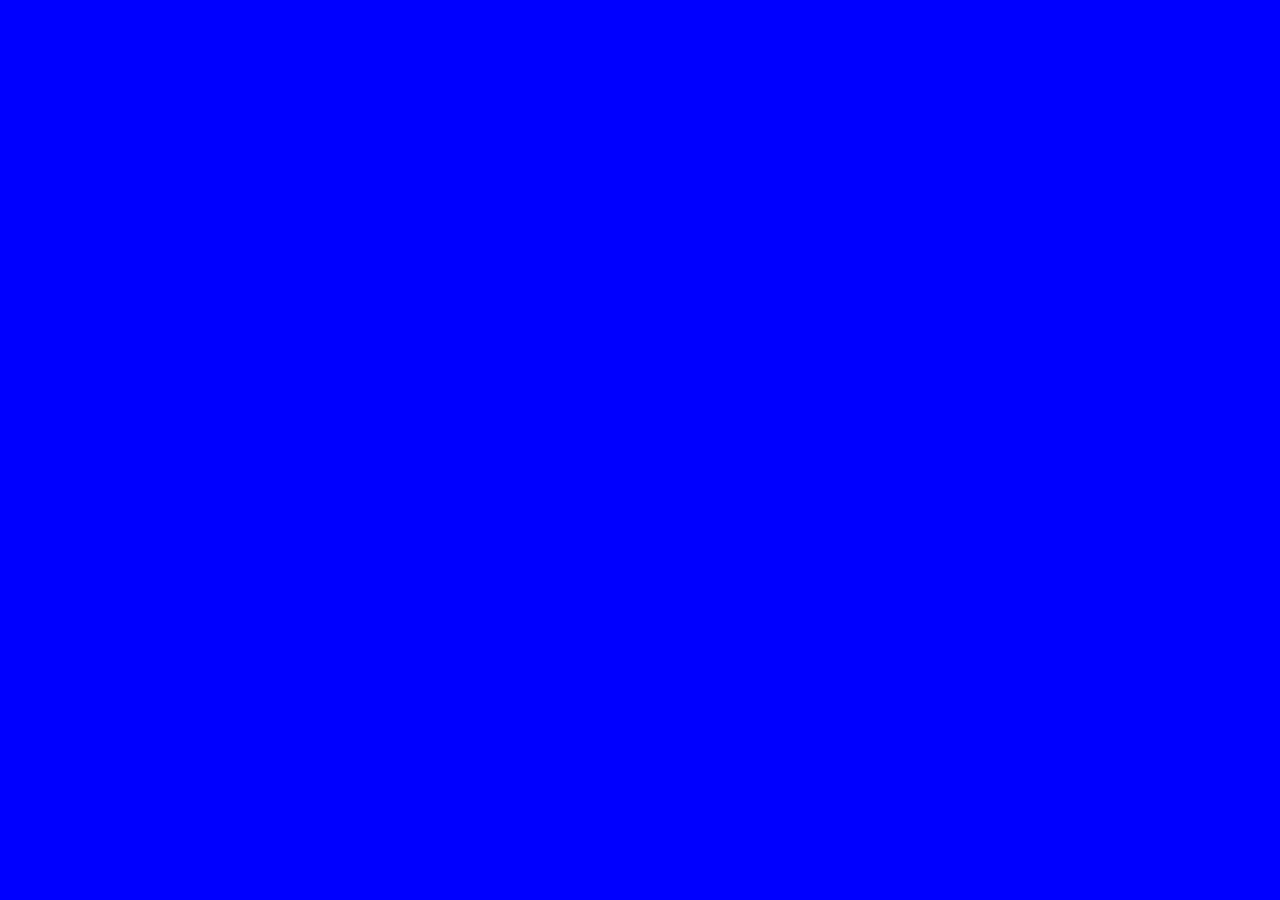
==== websites/CSS - My Site/index.html @ 2eff3b17 "Moved all the projects into single repository" ====
<!DOCTYPE html>
<html lang="en" dir="ltr">
  <head>
    <meta charset="utf-8">
    <title>Arun Mohan Mammen</title>

    <link rel="stylesheet" href="css/styles.css">
  </head>
  <body>

  </body>
</html>
---- websites/CSS - My Site/css/styles.css ----
body {
  background-color: blue;
}
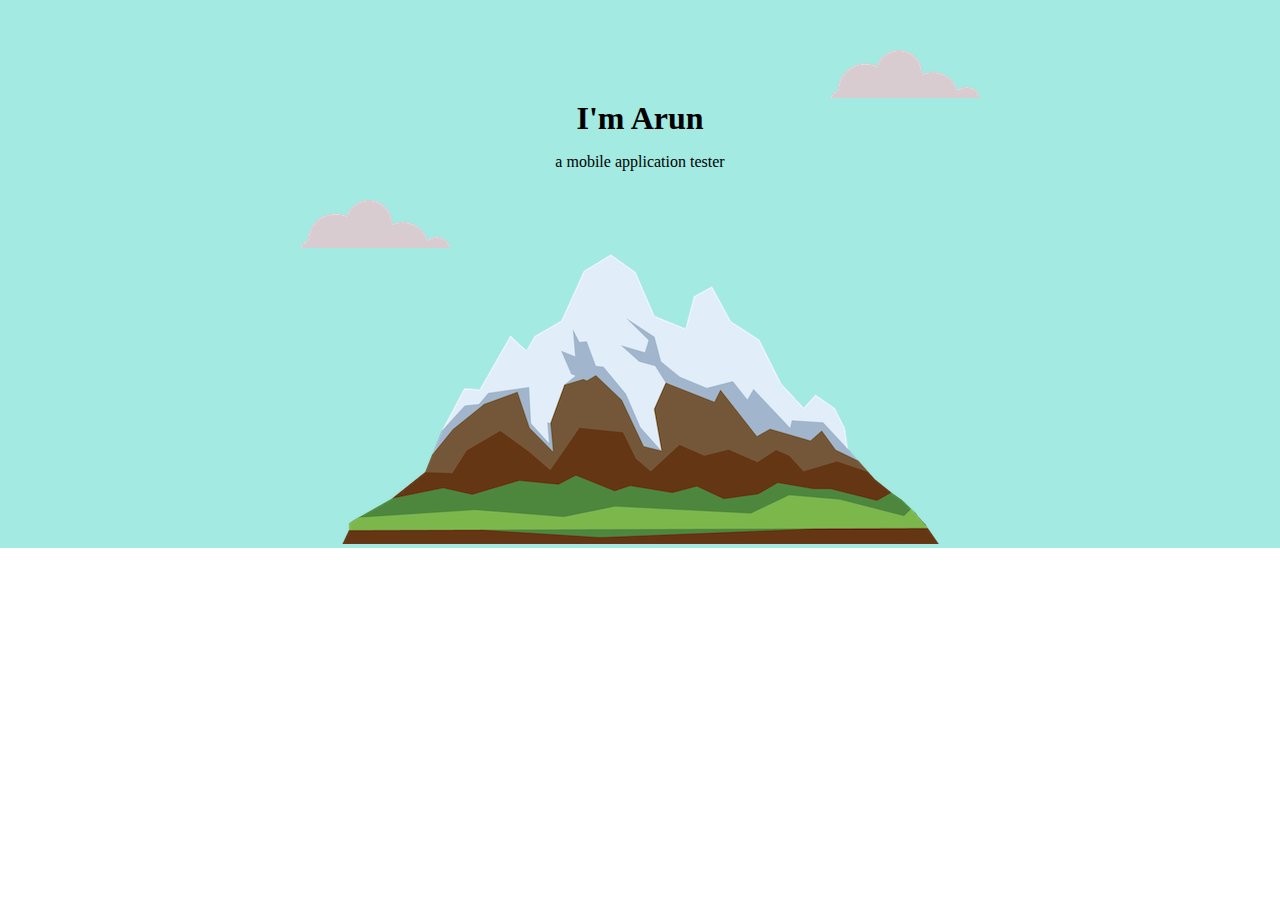
==== commit 6f2150ac: "Added index and styles along with images" ====
--- a/websites/CSS - My Site/index.html
+++ b/websites/CSS - My Site/index.html
@@ -7,6 +7,12 @@
     <link rel="stylesheet" href="css/styles.css">
   </head>
   <body>
-
+    <div class="top-container">
+      <img class="top-cloud" src="images/cloud.png" alt="cloud-image">
+      <h1>I'm Arun</h1>
+      <p>a mobile application tester</p>
+      <img class="bottom-cloud" src="images/cloud.png" alt="cloud-image">
+      <img src="images/mountain.png" alt="mountain-image">
+    </div>
   </body>
 </html>
--- a/websites/CSS - My Site/css/styles.css
+++ b/websites/CSS - My Site/css/styles.css
@@ -1,3 +1,27 @@
-body {
-  background-color: blue;
+
+body{
+      margin: 0;
+      text-align: center;
 }
+
+h1{
+    margin: 0;
+}
+
+.bottom-cloud{
+                  position: absolute;
+                  left: 300px;
+                  bottom: 300px;
+}
+
+.top-cloud{
+            position: absolute;
+            right: 300px;
+            top: 50px;
+
+}
+.top-container{
+                background-color: #a2eae2;
+                padding-top: 100px;
+                position: relative;
+}
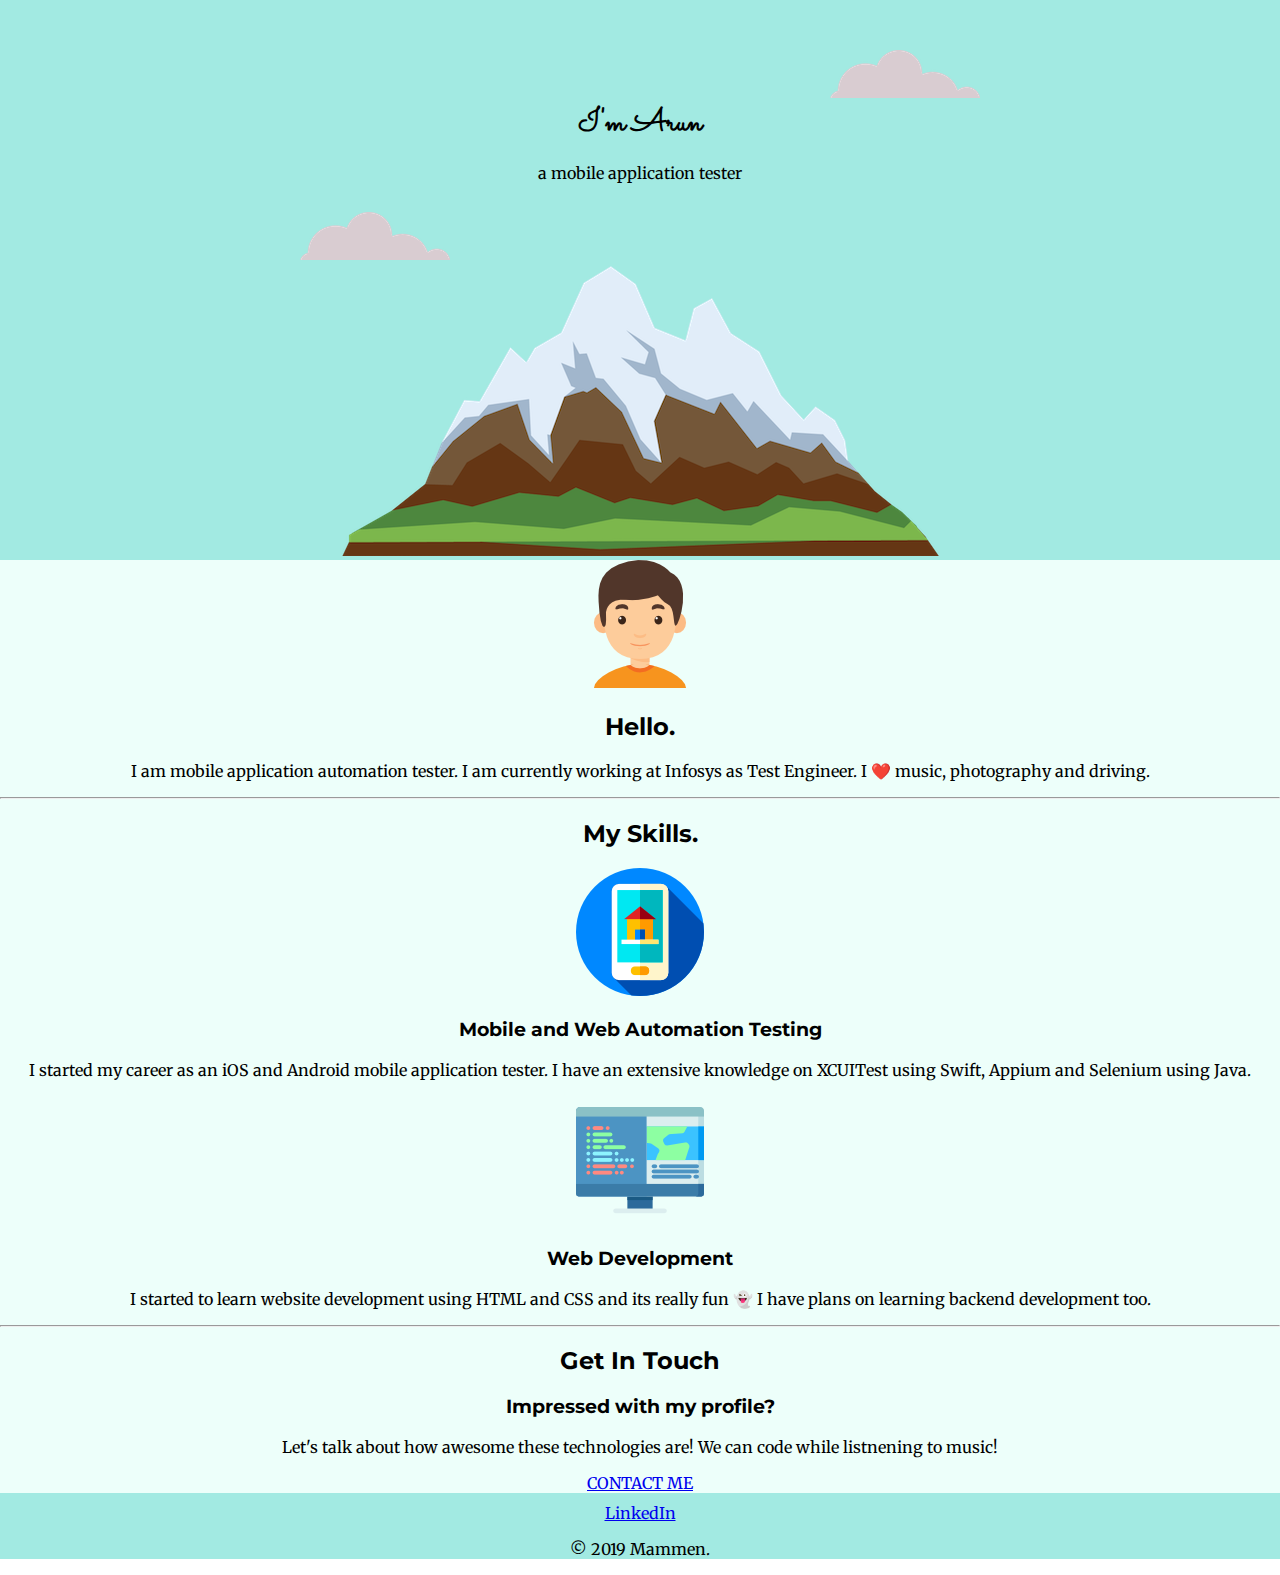
==== commit 29caa738: "Added images and descriptions" ====
--- a/websites/CSS - My Site/index.html
+++ b/websites/CSS - My Site/index.html
@@ -5,6 +5,7 @@
     <title>Arun Mohan Mammen</title>
 
     <link rel="stylesheet" href="css/styles.css">
+    <link href="https://fonts.googleapis.com/css?family=Merriweather|Montserrat|Sacramento" rel="stylesheet">
   </head>
   <body>
     <div class="top-container">
@@ -14,5 +15,41 @@
       <img class="bottom-cloud" src="images/cloud.png" alt="cloud-image">
       <img src="images/mountain.png" alt="mountain-image">
     </div>
+
+    <div class="middle-container">
+      <div class="profile">
+        <img src="images/boy.png" alt="Arun Mohan Mammen profile picture">
+        <h2>Hello.</h2>
+        <p>I am mobile application automation tester. I am currently working at Infosys as Test Engineer. I ❤️ music, photography and driving.</p>
+      </div>
+      <hr>
+      <div class="skills">
+        <h2>My Skills.</h2>
+        <div class="skill-row">
+          <img class="skill1-image" src="images/smartphone.png" alt="Mobile and Web Automation Testing icon">
+          <h3>Mobile and Web Automation Testing</h3>
+          <p>I started my career as an iOS and Android mobile application tester. I have an extensive knowledge on XCUITest using Swift, Appium and Selenium using Java.</p>
+        </div>
+        <div class="skill-row">
+          <img class="skill2-image" src="images/coding.png" alt="Web development icon">
+          <h3>Web Development</h3>
+          <p>I started to learn website development using HTML and CSS and its really fun 👻 I have plans on learning backend development too.</p>
+        </div>
+      </div>
+      <hr>
+      <div class="contact-me">
+        <h2>Get In Touch</h2>
+        <h3>Impressed with my profile?</h3>
+        <p>Let's talk about how awesome these technologies are! We can code while listnening to music!</p>
+        <a class="btn" href="mailto:helloarunmohan@gmail.com">CONTACT ME</a>
+      </div>
+    </div>
+
+
+    <div class="bottom-container">
+      <a class="footer-link" href="www.linkedin.com/in/arun-mohan-mammen-931b87161">LinkedIn</a>
+      <p>© 2019 Mammen.</p>
+    </div>
+
   </body>
 </html>
--- a/websites/CSS - My Site/css/styles.css
+++ b/websites/CSS - My Site/css/styles.css
@@ -1,27 +1,40 @@
-
-body{
-      margin: 0;
-      text-align: center;
-}
-
-h1{
-    margin: 0;
-}
-
-.bottom-cloud{
-                  position: absolute;
-                  left: 300px;
-                  bottom: 300px;
-}
-
-.top-cloud{
-            position: absolute;
-            right: 300px;
-            top: 50px;
-
-}
-.top-container{
-                background-color: #a2eae2;
-                padding-top: 100px;
-                position: relative;
-}
+body {
+  margin: 0;
+  text-align: center;
+  font-family: 'Merriweather', serif;
+}
+
+h1 {
+  margin: 0;
+  font-family: 'Sacramento', cursive;
+}
+
+h2,h3 {
+  font-family: 'Montserrat', sans-serif;
+}
+
+.bottom-cloud {
+  position: absolute;
+  left: 300px;
+  bottom: 300px;
+}
+
+.bottom-container{
+  background-color: #a2eae2;
+  padding-top: 10px;
+}
+.middle-container{
+  background-color: #edfffa;
+}
+
+.top-cloud {
+  position: absolute;
+  right: 300px;
+  top: 50px;
+}
+
+.top-container {
+  background-color: #a2eae2;
+  padding-top: 100px;
+  position: relative;
+}
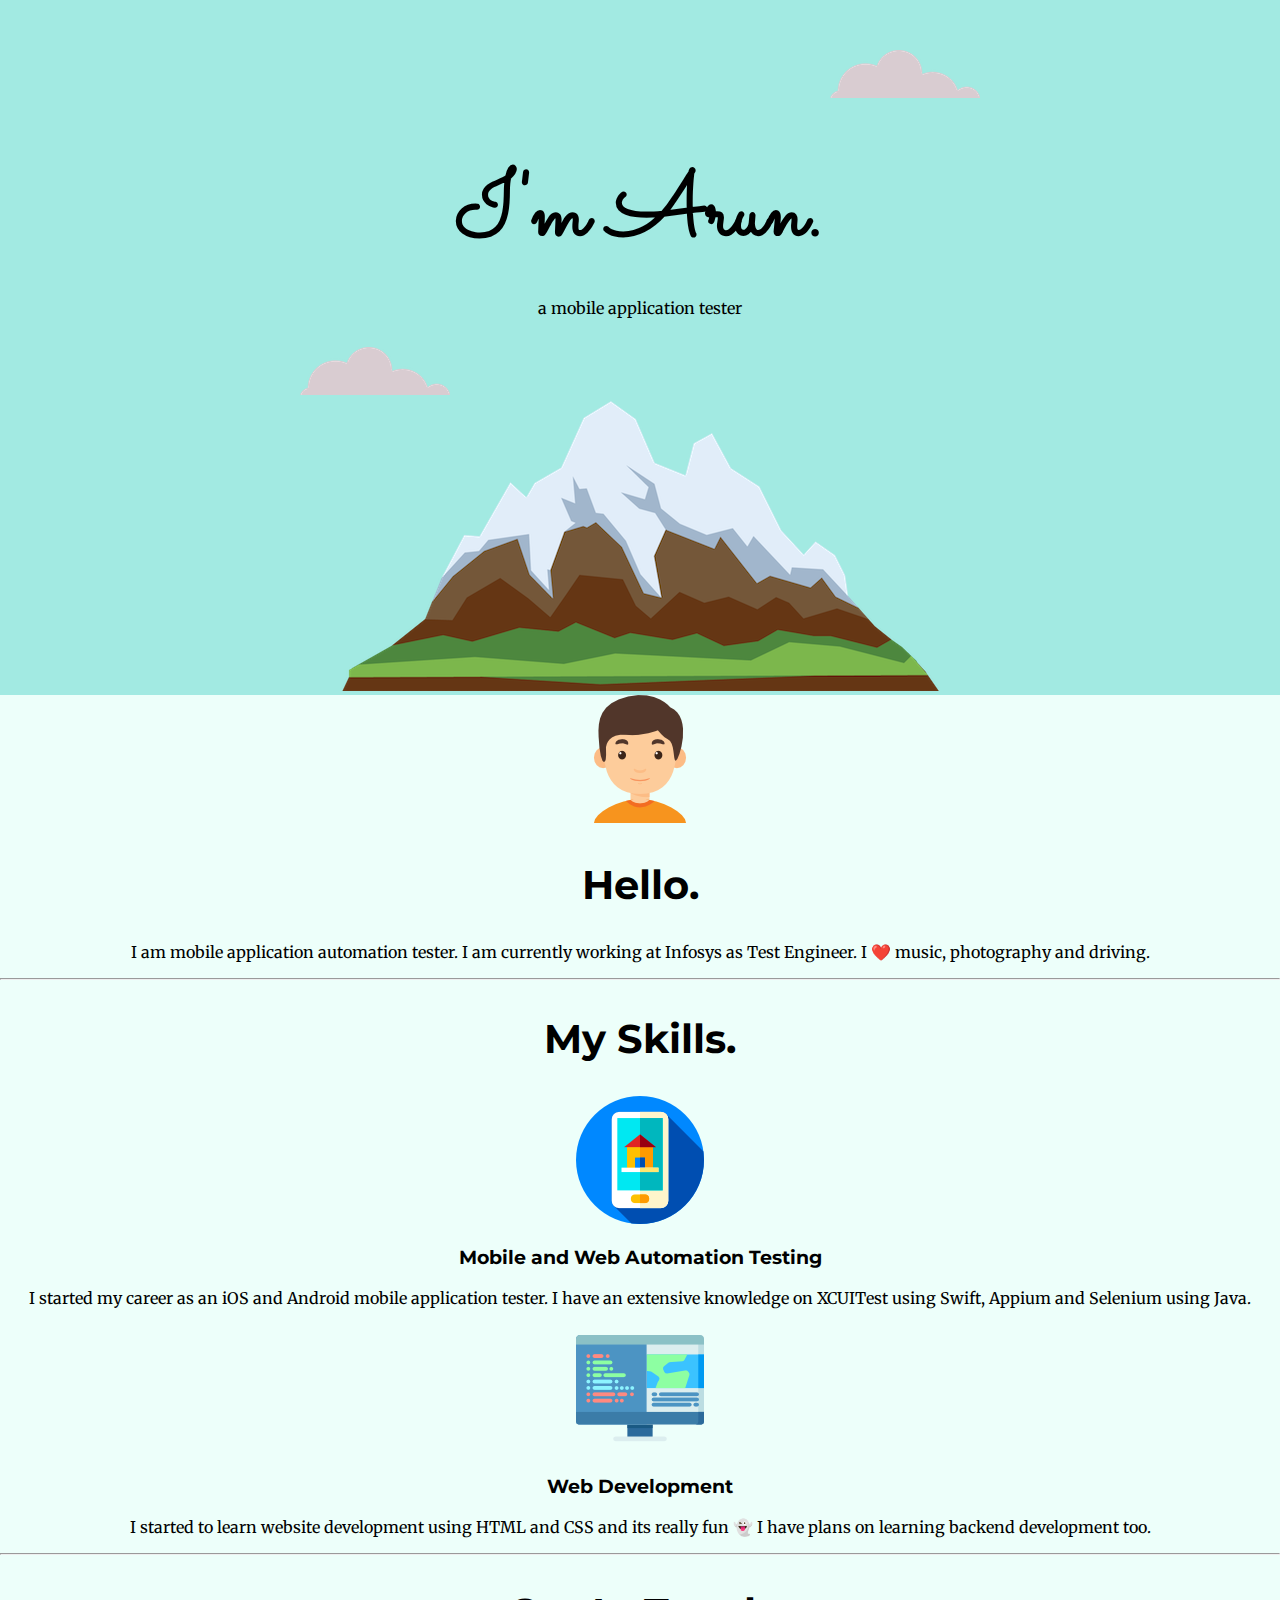
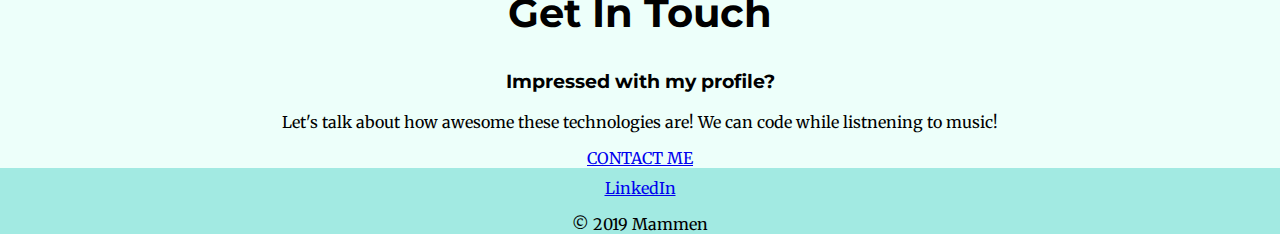
==== commit 7d6ad6d7: "Changed font size with rem values" ====
--- a/websites/CSS - My Site/index.html
+++ b/websites/CSS - My Site/index.html
@@ -1,55 +1,58 @@
 <!DOCTYPE html>
 <html lang="en" dir="ltr">
-  <head>
-    <meta charset="utf-8">
-    <title>Arun Mohan Mammen</title>
 
-    <link rel="stylesheet" href="css/styles.css">
-    <link href="https://fonts.googleapis.com/css?family=Merriweather|Montserrat|Sacramento" rel="stylesheet">
-  </head>
-  <body>
-    <div class="top-container">
-      <img class="top-cloud" src="images/cloud.png" alt="cloud-image">
-      <h1>I'm Arun</h1>
-      <p>a mobile application tester</p>
-      <img class="bottom-cloud" src="images/cloud.png" alt="cloud-image">
-      <img src="images/mountain.png" alt="mountain-image">
+<head>
+  <meta charset="utf-8">
+  <title>Arun Mohan Mammen</title>
+
+  <link rel="stylesheet" href="css/styles.css">
+  <link href="https://fonts.googleapis.com/css?family=Merriweather|Montserrat|Sacramento" rel="stylesheet">
+</head>
+
+<body>
+  <div class="top-container">
+    <img class="top-cloud" src="images/cloud.png" alt="cloud-image">
+    <h1>I'm Arun.</h1>
+    <p>a mobile application tester</p>
+    <img class="bottom-cloud" src="images/cloud.png" alt="cloud-image">
+    <img src="images/mountain.png" alt="mountain-image">
+  </div>
+
+  <div class="middle-container">
+    <div class="profile">
+      <img src="images/boy.png" alt="Arun Mohan Mammen profile picture">
+      <h2>Hello.</h2>
+      <p>I am mobile application automation tester. I am currently working at Infosys as Test Engineer. I ❤️ music, photography and driving.</p>
     </div>
-
-    <div class="middle-container">
-      <div class="profile">
-        <img src="images/boy.png" alt="Arun Mohan Mammen profile picture">
-        <h2>Hello.</h2>
-        <p>I am mobile application automation tester. I am currently working at Infosys as Test Engineer. I ❤️ music, photography and driving.</p>
+    <hr>
+    <div class="skills">
+      <h2>My Skills.</h2>
+      <div class="skill-row">
+        <img class="skill1-image" src="images/smartphone.png" alt="Mobile and Web Automation Testing icon">
+        <h3>Mobile and Web Automation Testing</h3>
+        <p>I started my career as an iOS and Android mobile application tester. I have an extensive knowledge on XCUITest using Swift, Appium and Selenium using Java.</p>
       </div>
-      <hr>
-      <div class="skills">
-        <h2>My Skills.</h2>
-        <div class="skill-row">
-          <img class="skill1-image" src="images/smartphone.png" alt="Mobile and Web Automation Testing icon">
-          <h3>Mobile and Web Automation Testing</h3>
-          <p>I started my career as an iOS and Android mobile application tester. I have an extensive knowledge on XCUITest using Swift, Appium and Selenium using Java.</p>
-        </div>
-        <div class="skill-row">
-          <img class="skill2-image" src="images/coding.png" alt="Web development icon">
-          <h3>Web Development</h3>
-          <p>I started to learn website development using HTML and CSS and its really fun 👻 I have plans on learning backend development too.</p>
-        </div>
-      </div>
-      <hr>
-      <div class="contact-me">
-        <h2>Get In Touch</h2>
-        <h3>Impressed with my profile?</h3>
-        <p>Let's talk about how awesome these technologies are! We can code while listnening to music!</p>
-        <a class="btn" href="mailto:helloarunmohan@gmail.com">CONTACT ME</a>
+      <div class="skill-row">
+        <img class="skill2-image" src="images/coding.png" alt="Web development icon">
+        <h3>Web Development</h3>
+        <p>I started to learn website development using HTML and CSS and its really fun 👻 I have plans on learning backend development too.</p>
       </div>
     </div>
+    <hr>
+    <div class="contact-me">
+      <h2>Get In Touch</h2>
+      <h3>Impressed with my profile?</h3>
+      <p>Let's talk about how awesome these technologies are! We can code while listnening to music!</p>
+      <a class="btn" href="mailto:helloarunmohan@gmail.com">CONTACT ME</a>
+    </div>
+  </div>
 
 
-    <div class="bottom-container">
-      <a class="footer-link" href="www.linkedin.com/in/arun-mohan-mammen-931b87161">LinkedIn</a>
-      <p>© 2019 Mammen.</p>
-    </div>
+  <div class="bottom-container">
+    <a class="footer-link" href="https://www.linkedin.com/in/arun-mohan-mammen-931b87161">LinkedIn</a>
+    <p>© 2019 Mammen</p>
+  </div>
 
-  </body>
+</body>
+
 </html>
--- a/websites/CSS - My Site/css/styles.css
+++ b/websites/CSS - My Site/css/styles.css
@@ -1,40 +1,47 @@
-body {
-  margin: 0;
-  text-align: center;
-  font-family: 'Merriweather', serif;
-}
-
-h1 {
-  margin: 0;
-  font-family: 'Sacramento', cursive;
-}
-
-h2,h3 {
-  font-family: 'Montserrat', sans-serif;
-}
-
-.bottom-cloud {
-  position: absolute;
-  left: 300px;
-  bottom: 300px;
-}
-
-.bottom-container{
-  background-color: #a2eae2;
-  padding-top: 10px;
-}
-.middle-container{
-  background-color: #edfffa;
-}
-
-.top-cloud {
-  position: absolute;
-  right: 300px;
-  top: 50px;
-}
-
-.top-container {
-  background-color: #a2eae2;
-  padding-top: 100px;
-  position: relative;
-}
+body {
+  font-family: 'Merriweather', serif;
+  margin: 0;
+  text-align: center;
+}
+
+h1 {
+  font-family: 'Sacramento', cursive;
+  font-size: 5.625rem;
+  margin: 50px auto 0 auto;
+}
+
+h2 {
+  font-family: 'Montserrat', sans-serif;
+  font-size: 2.5rem;
+}
+
+h3 {
+  font-family: 'Montserrat', sans-serif;
+}
+
+.bottom-cloud {
+  bottom: 300px;
+  position: absolute;
+  left: 300px;
+}
+
+.bottom-container {
+  background-color: #a2eae2;
+  padding-top: 10px;
+}
+
+.middle-container {
+  background-color: #edfffa;
+}
+
+.top-cloud {
+  position: absolute;
+  right: 300px;
+  top: 50px;
+}
+
+.top-container {
+  background-color: #a2eae2;
+  padding-top: 100px;
+  position: relative;
+}
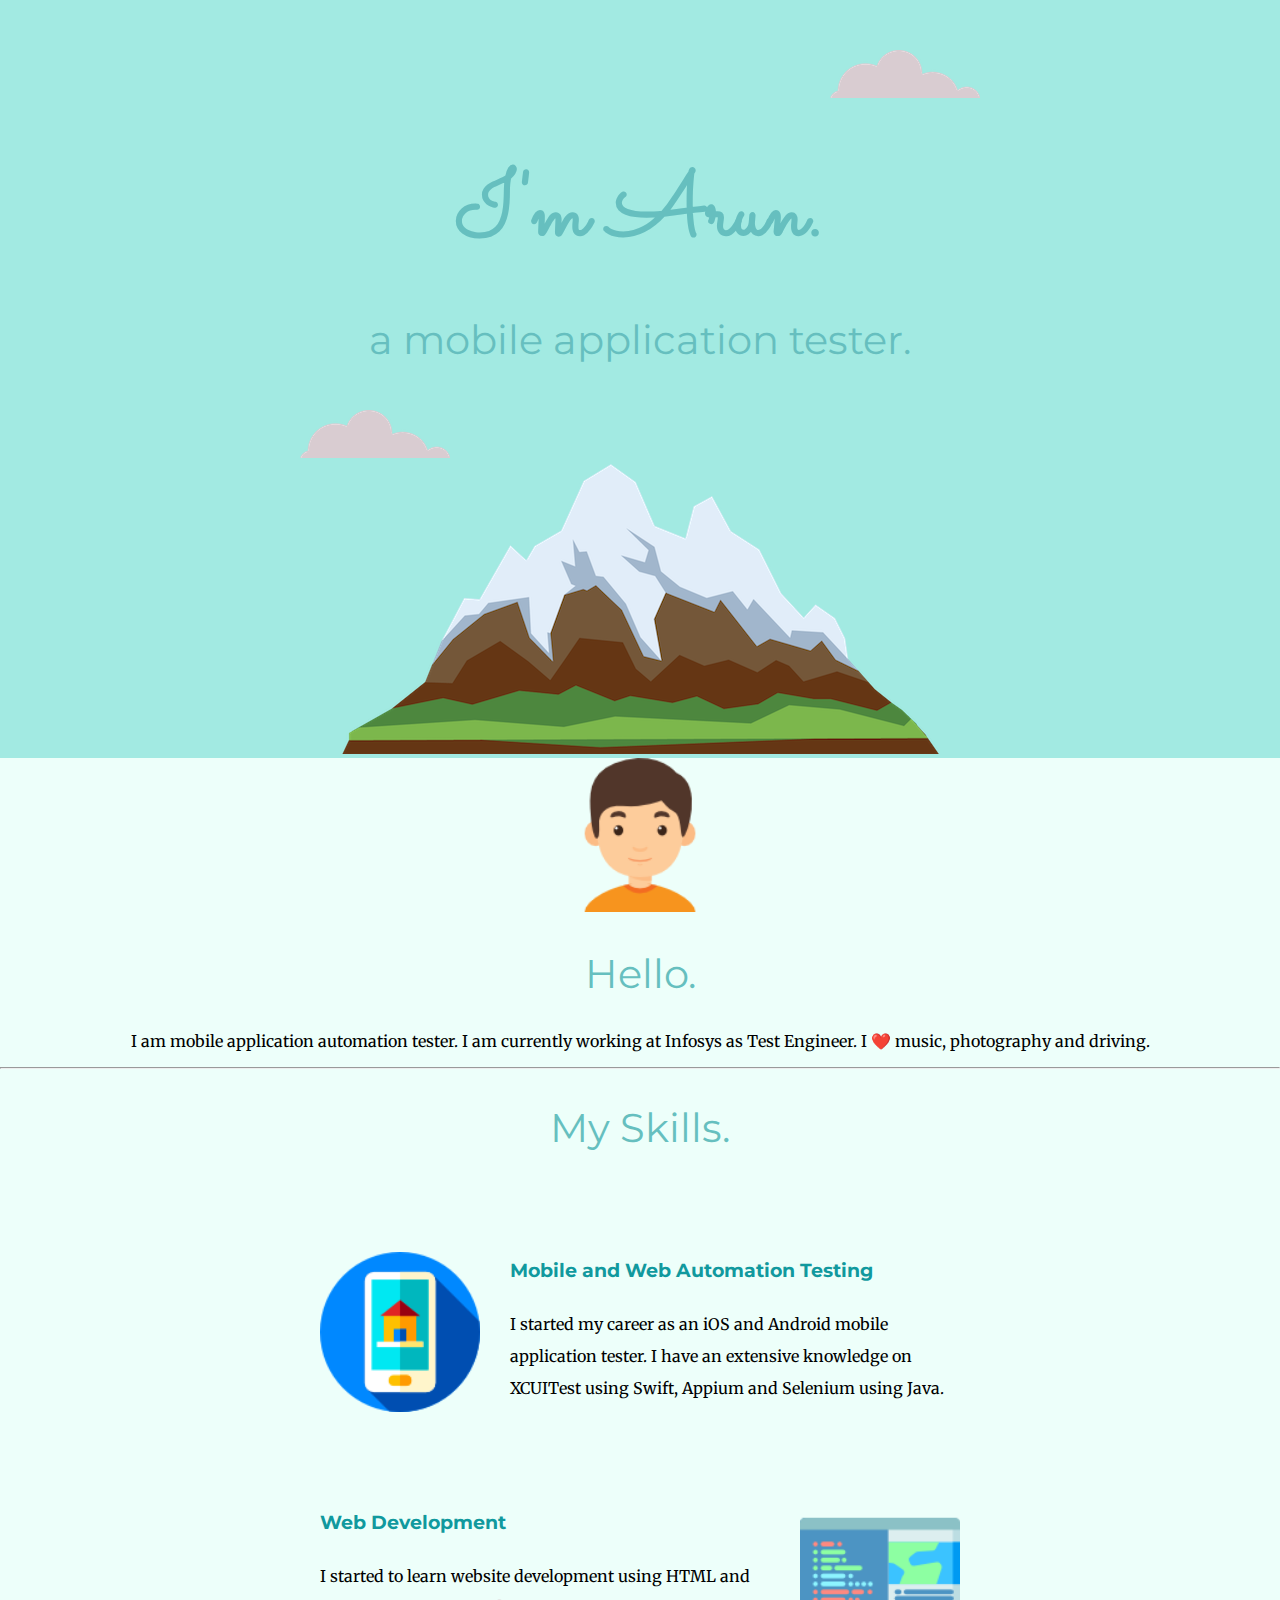
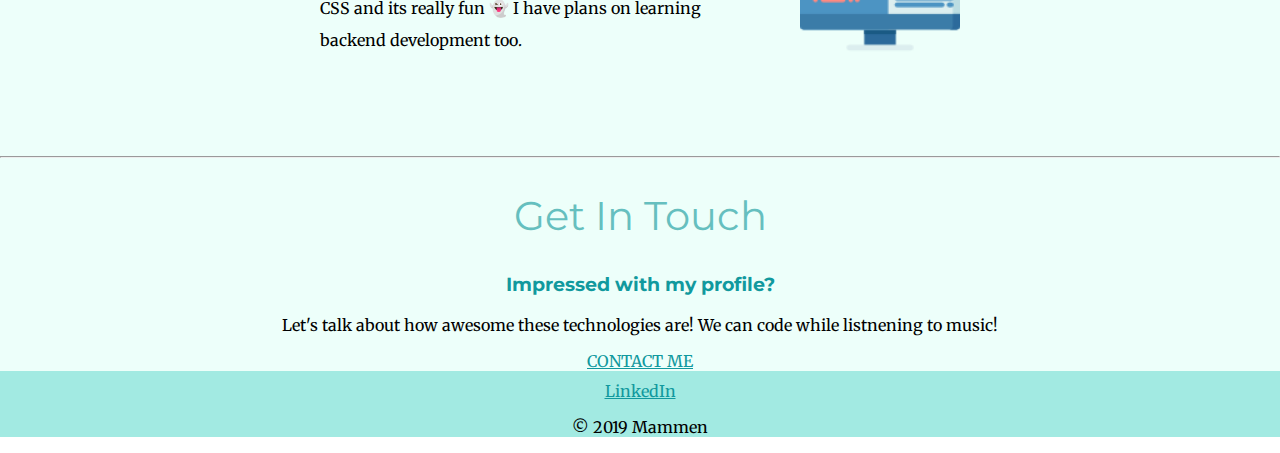
==== commit 870175f7: "improved look and feel" ====
--- a/websites/CSS - My Site/index.html
+++ b/websites/CSS - My Site/index.html
@@ -13,14 +13,14 @@
   <div class="top-container">
     <img class="top-cloud" src="images/cloud.png" alt="cloud-image">
     <h1>I'm Arun.</h1>
-    <p>a mobile application tester</p>
+    <h2>a mobile application tester.</h2>
     <img class="bottom-cloud" src="images/cloud.png" alt="cloud-image">
     <img src="images/mountain.png" alt="mountain-image">
   </div>
 
   <div class="middle-container">
     <div class="profile">
-      <img src="images/boy.png" alt="Arun Mohan Mammen profile picture">
+      <img class="dp" src="images/boy.png" alt="Arun Mohan Mammen profile picture">
       <h2>Hello.</h2>
       <p>I am mobile application automation tester. I am currently working at Infosys as Test Engineer. I ❤️ music, photography and driving.</p>
     </div>
--- a/websites/CSS - My Site/css/styles.css
+++ b/websites/CSS - My Site/css/styles.css
@@ -4,18 +4,25 @@
   text-align: center;
 }
 
+a{
+  color: #11999E;
+}
 h1 {
+  color: #66BFBF;
   font-family: 'Sacramento', cursive;
   font-size: 5.625rem;
   margin: 50px auto 0 auto;
 }
 
 h2 {
+  color: #66BFBF;
   font-family: 'Montserrat', sans-serif;
   font-size: 2.5rem;
+  font-weight: normal;
 }
 
 h3 {
+  color: #11999E;
   font-family: 'Montserrat', sans-serif;
 }
 
@@ -30,8 +37,31 @@
   padding-top: 10px;
 }
 
+.dp{
+  width: 12%;
+}
+
 .middle-container {
   background-color: #edfffa;
+}
+
+.skill1-image{
+  width: 25%;
+  float: left;
+  margin-right: 1.875rem;
+}
+
+.skill2-image{
+  width: 25%;
+  float:right;
+  margin-left: 1.875rem;
+}
+
+.skill-row{
+  width: 50%;
+  text-align: left;
+  margin: 100px auto 100px auto;
+  line-height: 2;
 }
 
 .top-cloud {
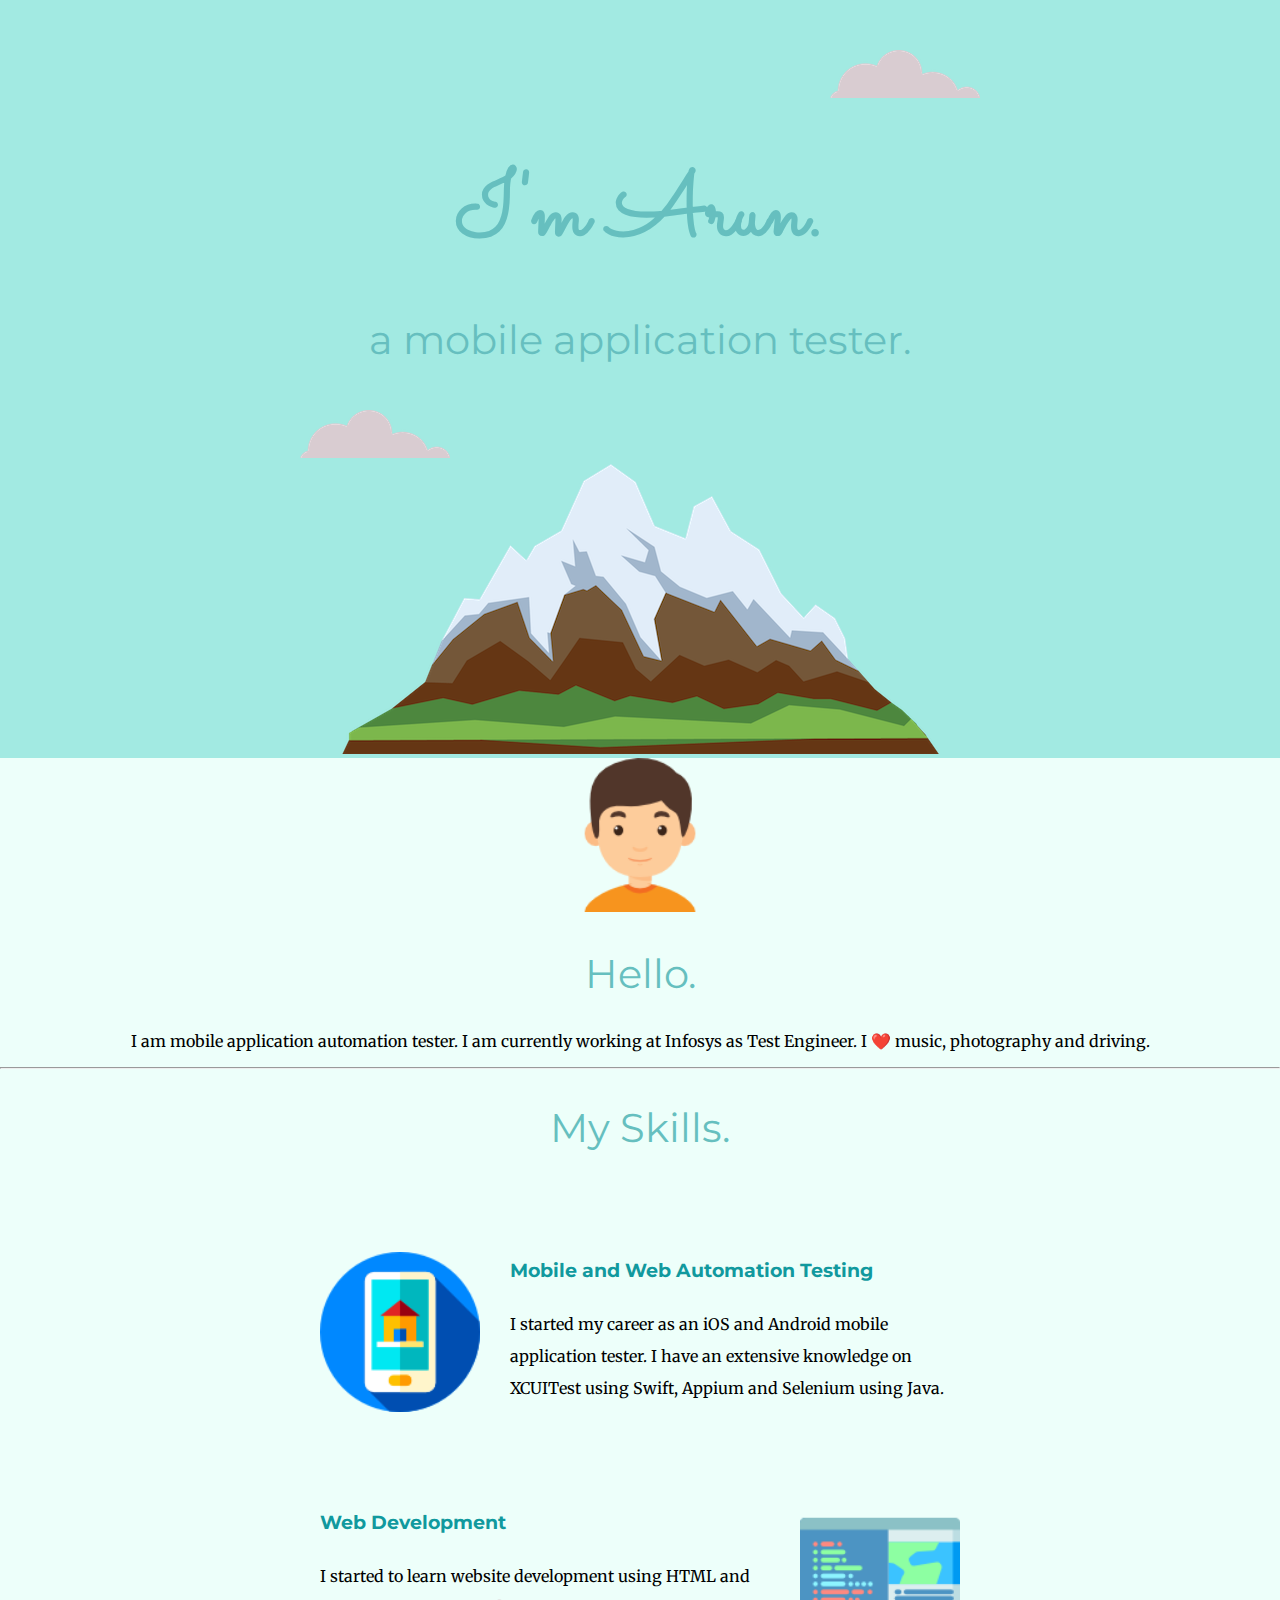
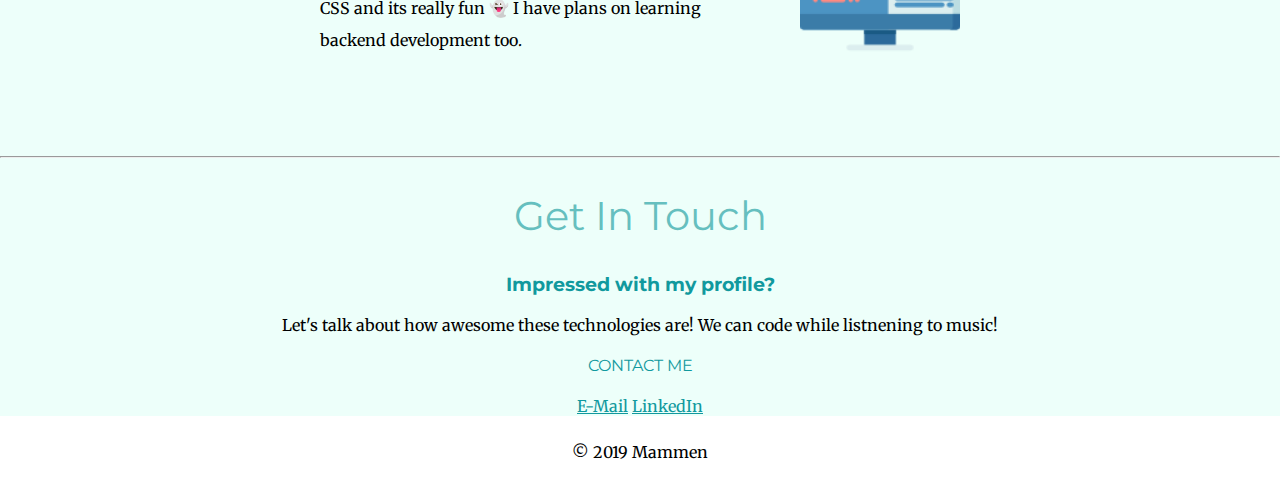
==== commit c8e8805a: "Fixed layout issue of Contact me and Copyright section" ====
--- a/websites/CSS - My Site/index.html
+++ b/websites/CSS - My Site/index.html
@@ -43,13 +43,14 @@
       <h2>Get In Touch</h2>
       <h3>Impressed with my profile?</h3>
       <p>Let's talk about how awesome these technologies are! We can code while listnening to music!</p>
-      <a class="btn" href="mailto:helloarunmohan@gmail.com">CONTACT ME</a>
+      <h4>CONTACT ME</h4>
+      <a class="btn" href="mailto:helloarunmohan@gmail.com">E-Mail</a>
+      <a class="footer-link" href="https://www.linkedin.com/in/arun-mohan-mammen-931b87161">LinkedIn</a>
     </div>
   </div>
 
 
   <div class="bottom-container">
-    <a class="footer-link" href="https://www.linkedin.com/in/arun-mohan-mammen-931b87161">LinkedIn</a>
     <p>© 2019 Mammen</p>
   </div>
 
--- a/websites/CSS - My Site/css/styles.css
+++ b/websites/CSS - My Site/css/styles.css
@@ -26,6 +26,12 @@
   font-family: 'Montserrat', sans-serif;
 }
 
+h4{
+  color: #11999E;
+  font-family: 'Montserrat', sans-serif;
+  font-weight: normal;
+}
+
 .bottom-cloud {
   bottom: 300px;
   position: absolute;
@@ -33,7 +39,7 @@
 }
 
 .bottom-container {
-  background-color: #a2eae2;
+  background-color: white;
   padding-top: 10px;
 }
 
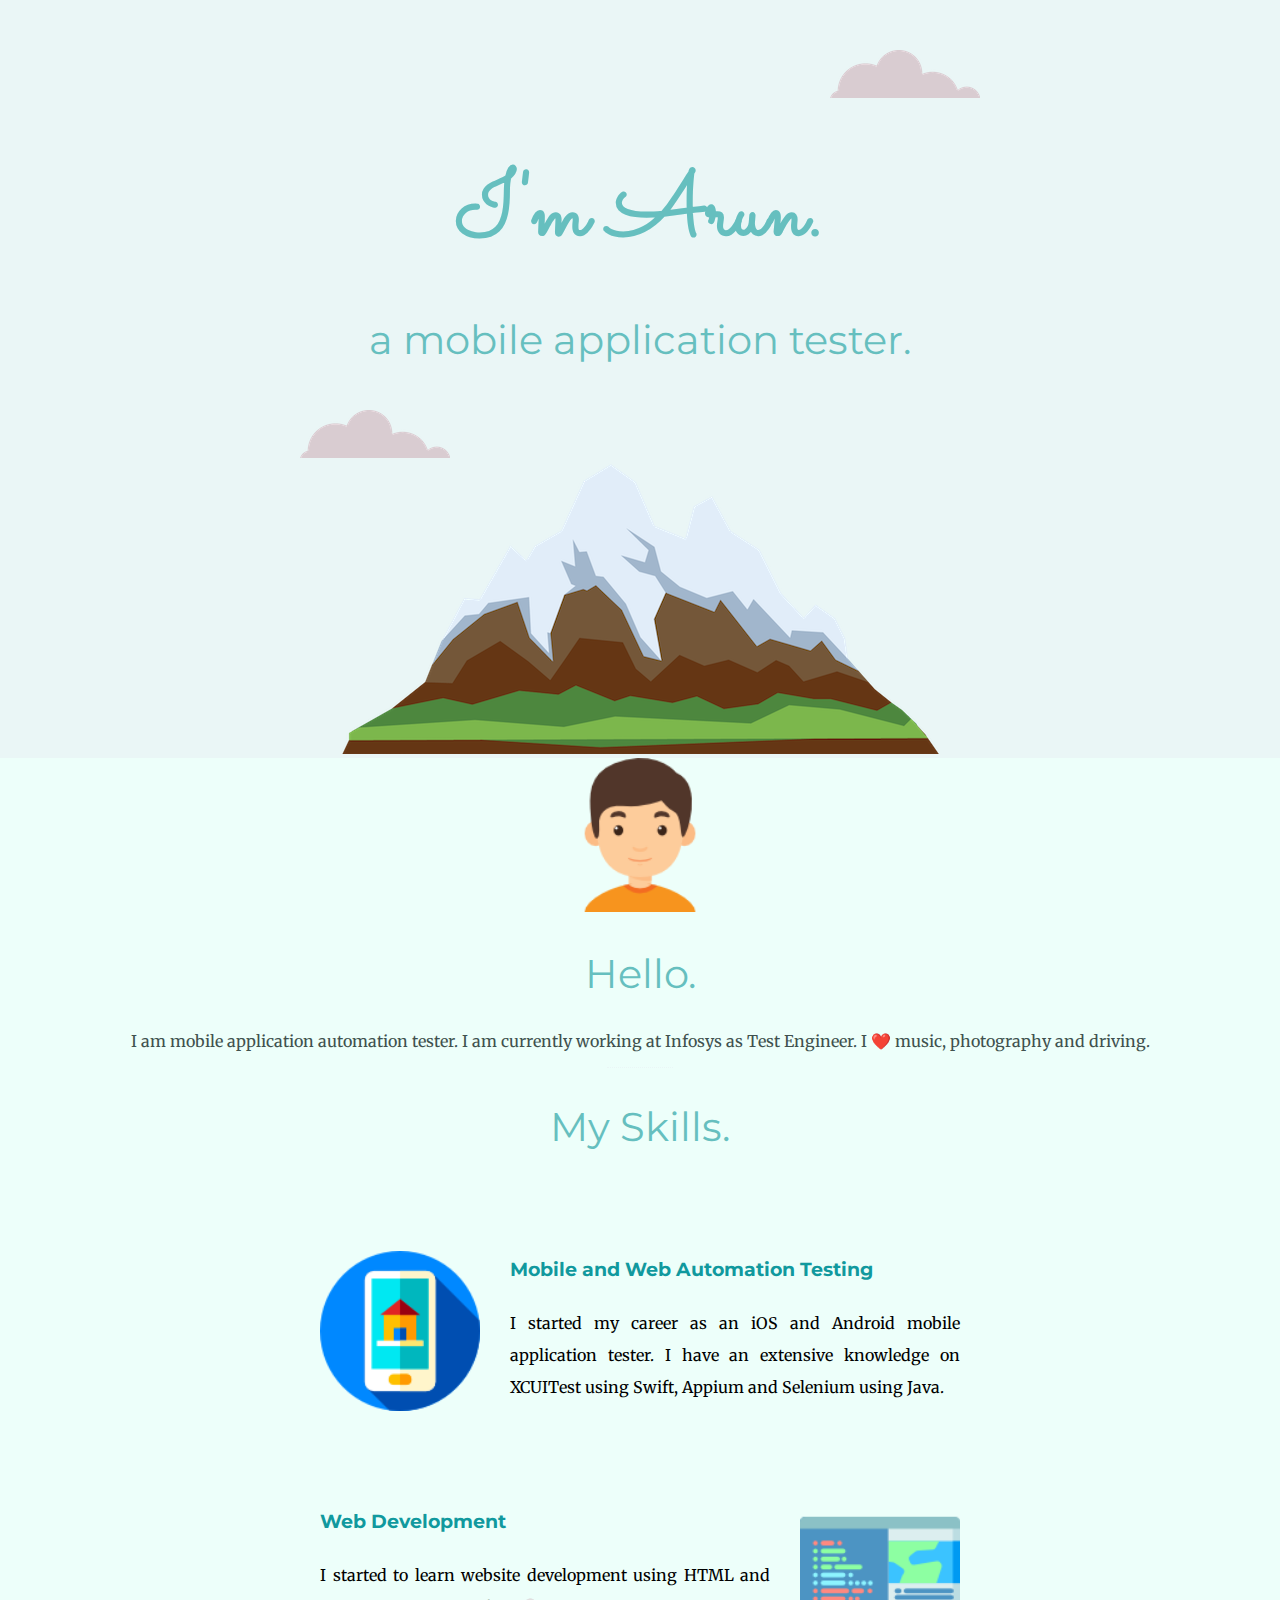
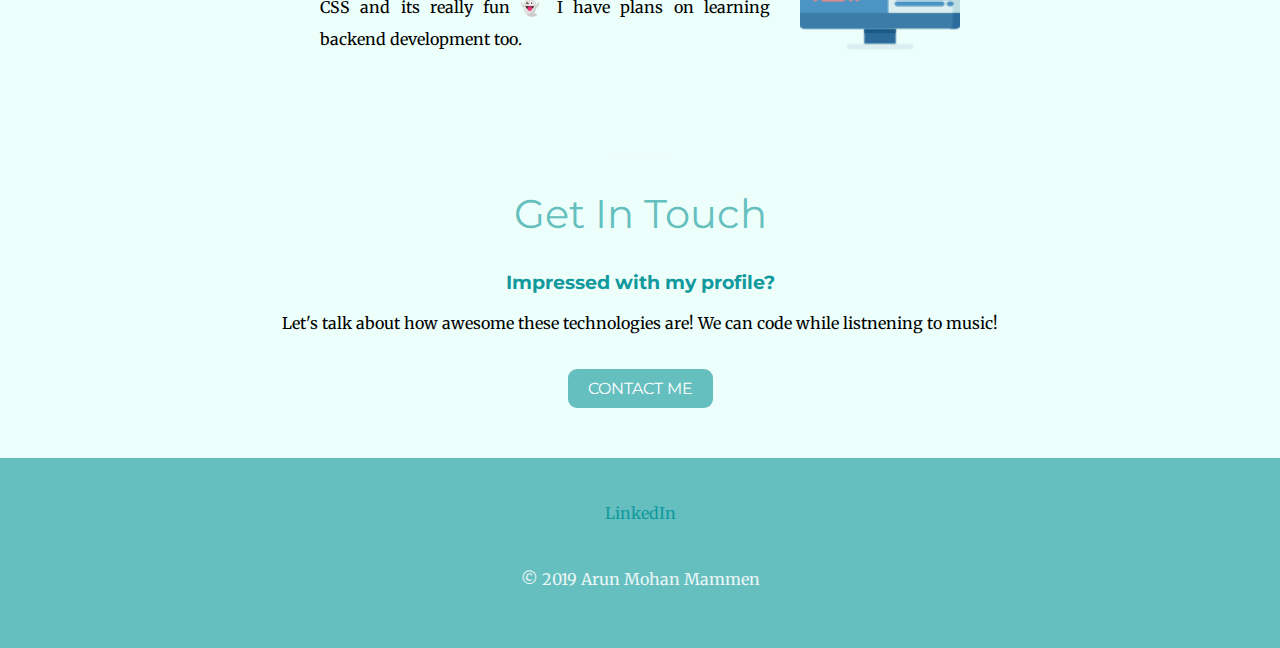
==== commit 27986afb: "New look and added CSS for buttons" ====
--- a/websites/CSS - My Site/index.html
+++ b/websites/CSS - My Site/index.html
@@ -43,15 +43,14 @@
       <h2>Get In Touch</h2>
       <h3>Impressed with my profile?</h3>
       <p>Let's talk about how awesome these technologies are! We can code while listnening to music!</p>
-      <h4>CONTACT ME</h4>
-      <a class="btn" href="mailto:helloarunmohan@gmail.com">E-Mail</a>
-      <a class="footer-link" href="https://www.linkedin.com/in/arun-mohan-mammen-931b87161">LinkedIn</a>
+      <a class="btn" href="mailto:helloarunmohan@gmail.com">CONTACT ME</a>
     </div>
   </div>
 
 
   <div class="bottom-container">
-    <p>© 2019 Mammen</p>
+    <a class="footer-link" href="https://www.linkedin.com/in/arun-mohan-mammen-931b87161">LinkedIn</a>
+    <p>© 2019 Arun Mohan Mammen</p>
   </div>
 
 </body>
--- a/websites/CSS - My Site/css/styles.css
+++ b/websites/CSS - My Site/css/styles.css
@@ -6,6 +6,7 @@
 
 a{
   color: #11999E;
+  text-decoration: none;
 }
 h1 {
   color: #66BFBF;
@@ -32,6 +33,14 @@
   font-weight: normal;
 }
 
+hr{
+  border-top: 0;
+  border-style: dotted;
+  color: #EAF6F6;
+  width: 5%;
+  height: 0;
+}
+
 .bottom-cloud {
   bottom: 300px;
   position: absolute;
@@ -39,8 +48,30 @@
 }
 
 .bottom-container {
-  background-color: white;
-  padding-top: 10px;
+  background-color: #66BFBF;
+  color: #EAF6F6;
+  height: 130px;
+  line-height: 50px;
+  padding: 30px 0 30px 0;
+}
+
+.btn{
+  background: #66BFBF;
+  background-image: -webkit-linear-gradient(top, #66BFBF, #66BFBF);
+  background-image: -moz-linear-gradient(top, #66BFBF, #66BFBF);
+  background-image: -ms-linear-gradient(top, #66BFBF, #66BFBF);
+  background-image: -o-linear-gradient(top, #66BFBF, #66BFBF);
+  background-image: linear-gradient(to bottom, #66BFBF, #66BFBF);
+  -webkit-border-radius: 9;
+  -moz-border-radius: 9;
+  border-radius: 9px;
+  font-family: 'Montserrat', sans-serif;;
+  color: #ffffff;
+  font-size: 16px;
+  padding: 10px 20px 10px 20px;
+  text-decoration: none;
+  display: inline-block;
+  margin-top: 20px;
 }
 
 .dp{
@@ -49,6 +80,11 @@
 
 .middle-container {
   background-color: #edfffa;
+  padding-bottom: 50px;
+}
+
+.profile p{
+  color: #40514E;
 }
 
 .skill1-image{
@@ -65,7 +101,7 @@
 
 .skill-row{
   width: 50%;
-  text-align: left;
+  text-align: justify;
   margin: 100px auto 100px auto;
   line-height: 2;
 }
@@ -77,7 +113,7 @@
 }
 
 .top-container {
-  background-color: #a2eae2;
+  background-color: #EAF6F6;
   padding-top: 100px;
   position: relative;
 }
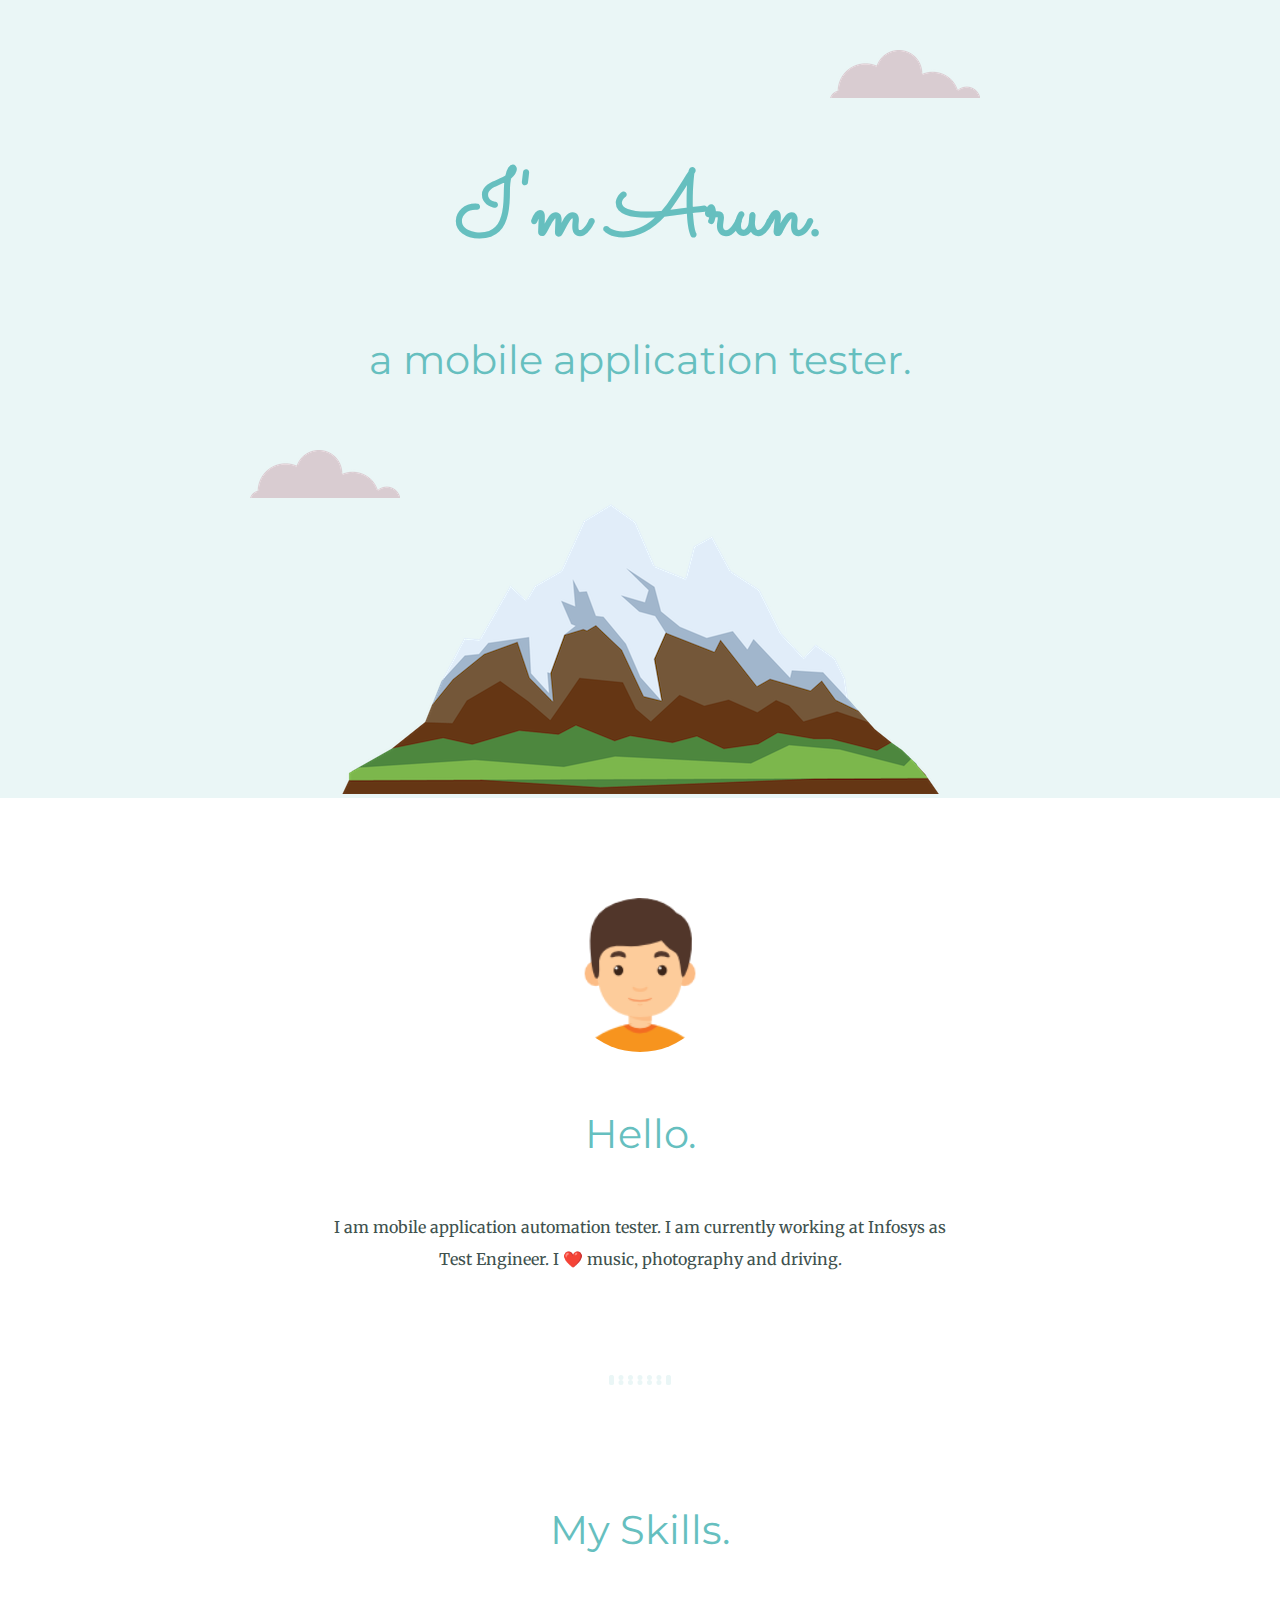
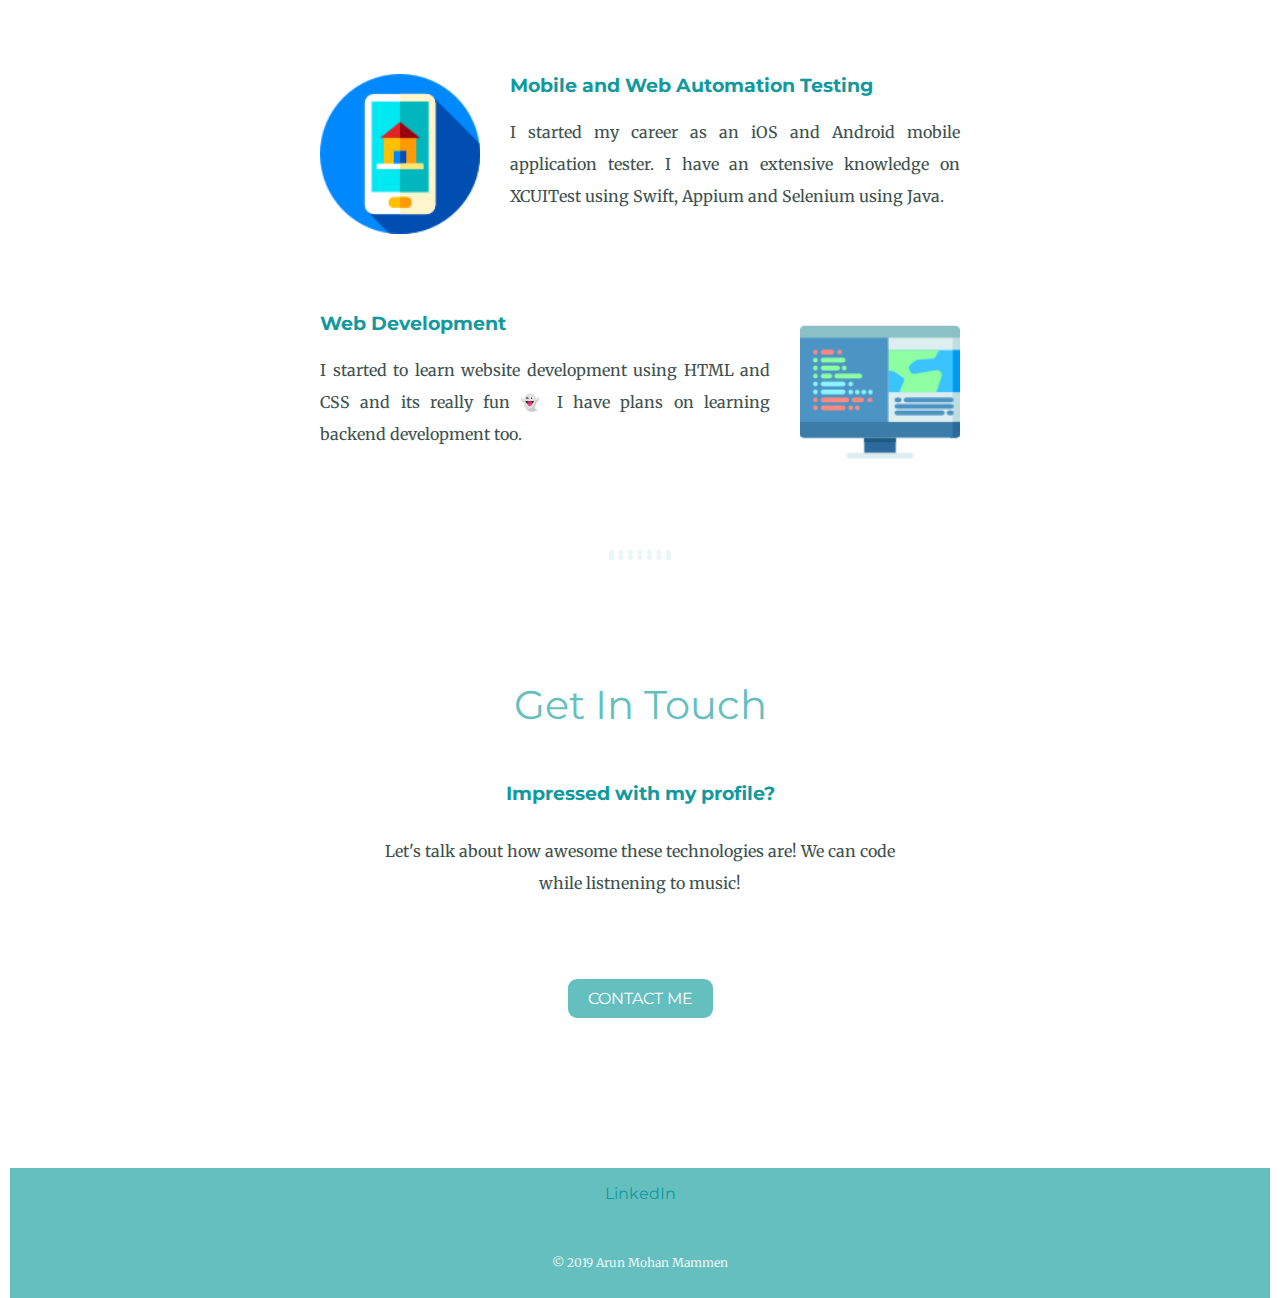
==== commit ff369b38: "Final website" ====
--- a/websites/CSS - My Site/index.html
+++ b/websites/CSS - My Site/index.html
@@ -22,7 +22,7 @@
     <div class="profile">
       <img class="dp" src="images/boy.png" alt="Arun Mohan Mammen profile picture">
       <h2>Hello.</h2>
-      <p>I am mobile application automation tester. I am currently working at Infosys as Test Engineer. I ❤️ music, photography and driving.</p>
+      <p class="intro">I am mobile application automation tester. I am currently working at Infosys as Test Engineer. I ❤️ music, photography and driving.</p>
     </div>
     <hr>
     <div class="skills">
@@ -42,7 +42,7 @@
     <div class="contact-me">
       <h2>Get In Touch</h2>
       <h3>Impressed with my profile?</h3>
-      <p>Let's talk about how awesome these technologies are! We can code while listnening to music!</p>
+      <p class="contactme-description">Let's talk about how awesome these technologies are! We can code while listnening to music!</p>
       <a class="btn" href="mailto:helloarunmohan@gmail.com">CONTACT ME</a>
     </div>
   </div>
@@ -50,7 +50,7 @@
 
   <div class="bottom-container">
     <a class="footer-link" href="https://www.linkedin.com/in/arun-mohan-mammen-931b87161">LinkedIn</a>
-    <p>© 2019 Arun Mohan Mammen</p>
+    <p class="copyright">© 2019 Arun Mohan Mammen</p>
   </div>
 
 </body>
--- a/websites/CSS - My Site/css/styles.css
+++ b/websites/CSS - My Site/css/styles.css
@@ -1,4 +1,5 @@
 body {
+  color: #40514E;
   font-family: 'Merriweather', serif;
   margin: 0;
   text-align: center;
@@ -7,6 +8,11 @@
 a{
   color: #11999E;
   text-decoration: none;
+  font-family: 'Montserrat', sans-serif;
+}
+
+a:hover{
+  color: #EAF6F6;
 }
 h1 {
   color: #66BFBF;
@@ -20,6 +26,7 @@
   font-family: 'Montserrat', sans-serif;
   font-size: 2.5rem;
   font-weight: normal;
+  padding: 1.25rem;
 }
 
 h3 {
@@ -34,17 +41,23 @@
 }
 
 hr{
-  border-top: 0;
+  border-bottom: none;
   border-style: dotted;
+  border-width: 5px;
   color: #EAF6F6;
-  width: 5%;
+  margin: 100px auto;
+  width: 4%;
   height: 0;
+}
+
+p{
+  line-height: 2;
 }
 
 .bottom-cloud {
   bottom: 300px;
   position: absolute;
-  left: 300px;
+  left: 250px;
 }
 
 .bottom-container {
@@ -52,7 +65,7 @@
   color: #EAF6F6;
   height: 130px;
   line-height: 50px;
-  padding: 30px 0 30px 0;
+  margin: auto 10px;
 }
 
 .btn{
@@ -74,17 +87,31 @@
   margin-top: 20px;
 }
 
+.contactme-description{
+  width: 40%;
+  margin: 30px auto 60px;
+}
+
+.copyright{
+  color: #EAF6F6;
+  font-size: .75rem;
+  padding: 20px 0;
+}
+
 .dp{
   width: 12%;
+  border-radius: 80%;
+}
+
+.intro{
+  width: 50%;
+  margin: auto;
 }
 
 .middle-container {
-  background-color: #edfffa;
+  background-color: white;
   padding-bottom: 50px;
-}
-
-.profile p{
-  color: #40514E;
+  margin: 100px 0;
 }
 
 .skill1-image{
@@ -103,7 +130,6 @@
   width: 50%;
   text-align: justify;
   margin: 100px auto 100px auto;
-  line-height: 2;
 }
 
 .top-cloud {
